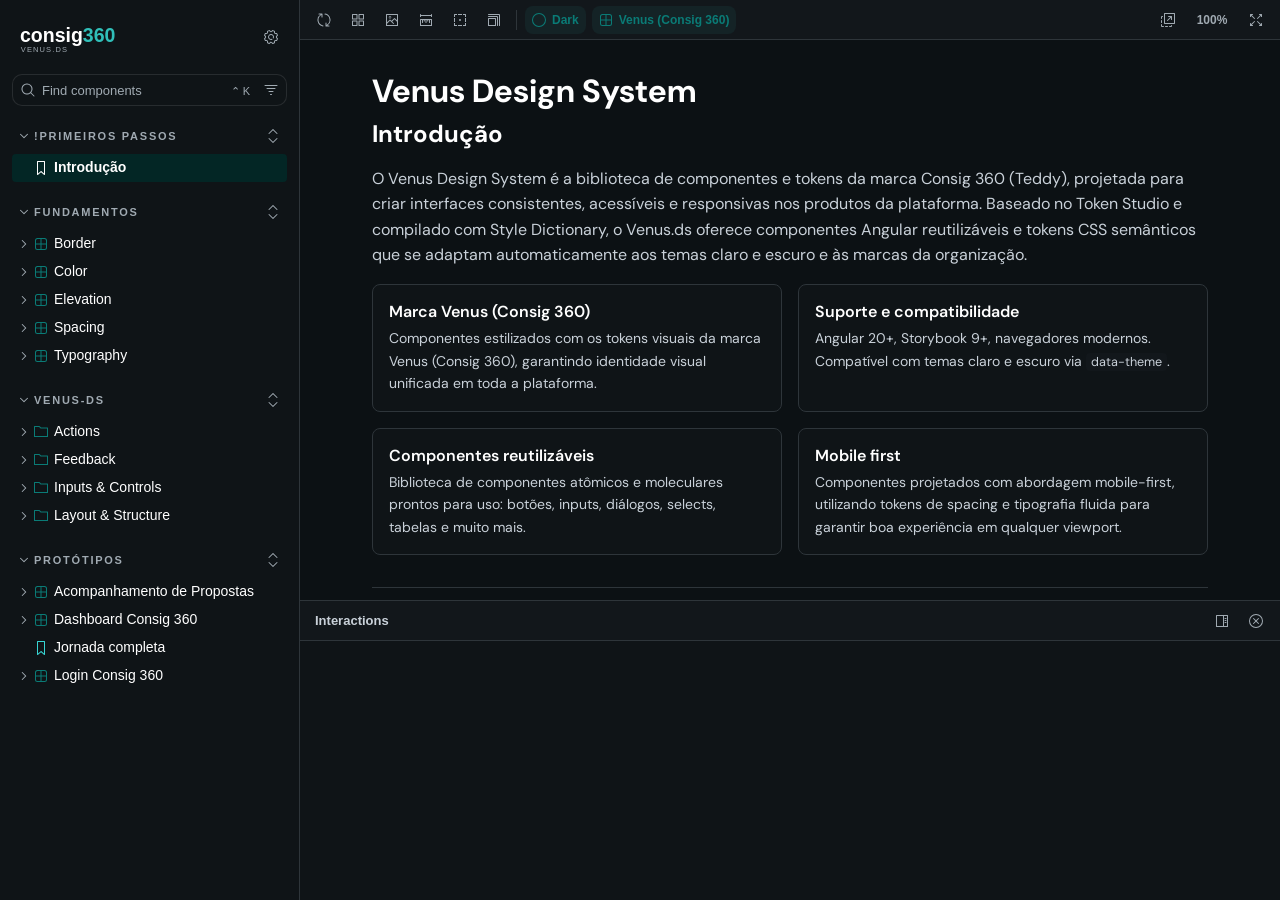
==== index.html @ 3e671a32 "Publica build do Storybook do Venus.ds Co-Authored-By: Claude Opus 5.5 <noreply@anthropic.com>" ====
<!DOCTYPE html>
<html lang="en">
  <head>
    <meta charset="utf-8" />

    <title>Venus.ds Storybook</title>
    <meta name="viewport" content="width=device-width, initial-scale=1" />

    
    <link rel="icon" type="image/svg+xml" href="./favicon.svg" />
    
    <style>
      @font-face {
        font-family: 'Nunito Sans';
        font-style: normal;
        font-weight: 400;
        font-display: swap;
        src: url('./sb-common-assets/nunito-sans-regular.woff2') format('woff2');
      }

      @font-face {
        font-family: 'Nunito Sans';
        font-style: italic;
        font-weight: 400;
        font-display: swap;
        src: url('./sb-common-assets/nunito-sans-italic.woff2') format('woff2');
      }

      @font-face {
        font-family: 'Nunito Sans';
        font-style: normal;
        font-weight: 700;
        font-display: swap;
        src: url('./sb-common-assets/nunito-sans-bold.woff2') format('woff2');
      }

      @font-face {
        font-family: 'Nunito Sans';
        font-style: italic;
        font-weight: 700;
        font-display: swap;
        src: url('./sb-common-assets/nunito-sans-bold-italic.woff2') format('woff2');
      }
    </style>

    <link href="./sb-manager/runtime.js" rel="modulepreload" />

    
    <link href="./sb-addons/storybook-core-server-presets-0/common-manager-bundle.js" rel="modulepreload" />
    
    <link href="./sb-addons/links-1/manager-bundle.js" rel="modulepreload" />
    
    <link href="./sb-addons/docs-2/manager-bundle.js" rel="modulepreload" />
    
    <link href="./sb-addons/projects-plutao-ds-storybook-3/manager-bundle.js" rel="modulepreload" />
      <!--
  Shell do Storybook (manager): aumenta o iframe de preview.
  preview-head.html só afeta o interior do iframe.
-->
<style>
  #storybook-preview-iframe {
    min-height: 82vh !important;
  }
</style>
 

    <style>
      #storybook-root[hidden] {
        display: none !important;
      }
    </style>

    
  </head>
  <body>
    <div id="root"></div>

    
    <script>
      
        
          window['FEATURES'] = {
  "actions": true,
  "argTypeTargetsV7": true,
  "babelRemoveBugfixes": false,
  "backgrounds": true,
  "changeDetection": true,
  "componentsManifest": false,
  "controls": true,
  "disallowImplicitActionsInRenderV8": true,
  "highlight": true,
  "interactions": true,
  "legacyDecoratorFileOrder": false,
  "measure": true,
  "outline": true,
  "menuOnboardingChecklist": true,
  "sidebarOnboardingChecklist": true,
  "viewport": true
};
        
      
        
          window['REFS'] = {};
        
      
        
          window['LOGLEVEL'] = "info";
        
      
        
          window['DOCS_OPTIONS'] = {
  "defaultName": "Docs",
  "autodocs": "tag"
};
        
      
        
          window['CONFIG_TYPE'] = "PRODUCTION";
        
      
        
          window['DOCGEN_STORY_PREPARED'] = false;
        
      
        
      
        
      
        
          window['TAGS_OPTIONS'] = {};
        
      
        
          window['STORYBOOK_BUILDER'] = "webpack5";
        
      
        
          window['STORYBOOK_FRAMEWORK'] = "angular";
        
      
        
          window['STORYBOOK_RENDERER'] = "angular";
        
      
        
      
    </script>
    

    <script type="module">
      import './sb-manager/globals-runtime.js';

      
        import './sb-addons/storybook-core-server-presets-0/common-manager-bundle.js';
      
        import './sb-addons/links-1/manager-bundle.js';
      
        import './sb-addons/docs-2/manager-bundle.js';
      
        import './sb-addons/projects-plutao-ds-storybook-3/manager-bundle.js';
      

      import './sb-manager/runtime.js';
    </script>
  </body>
</html>
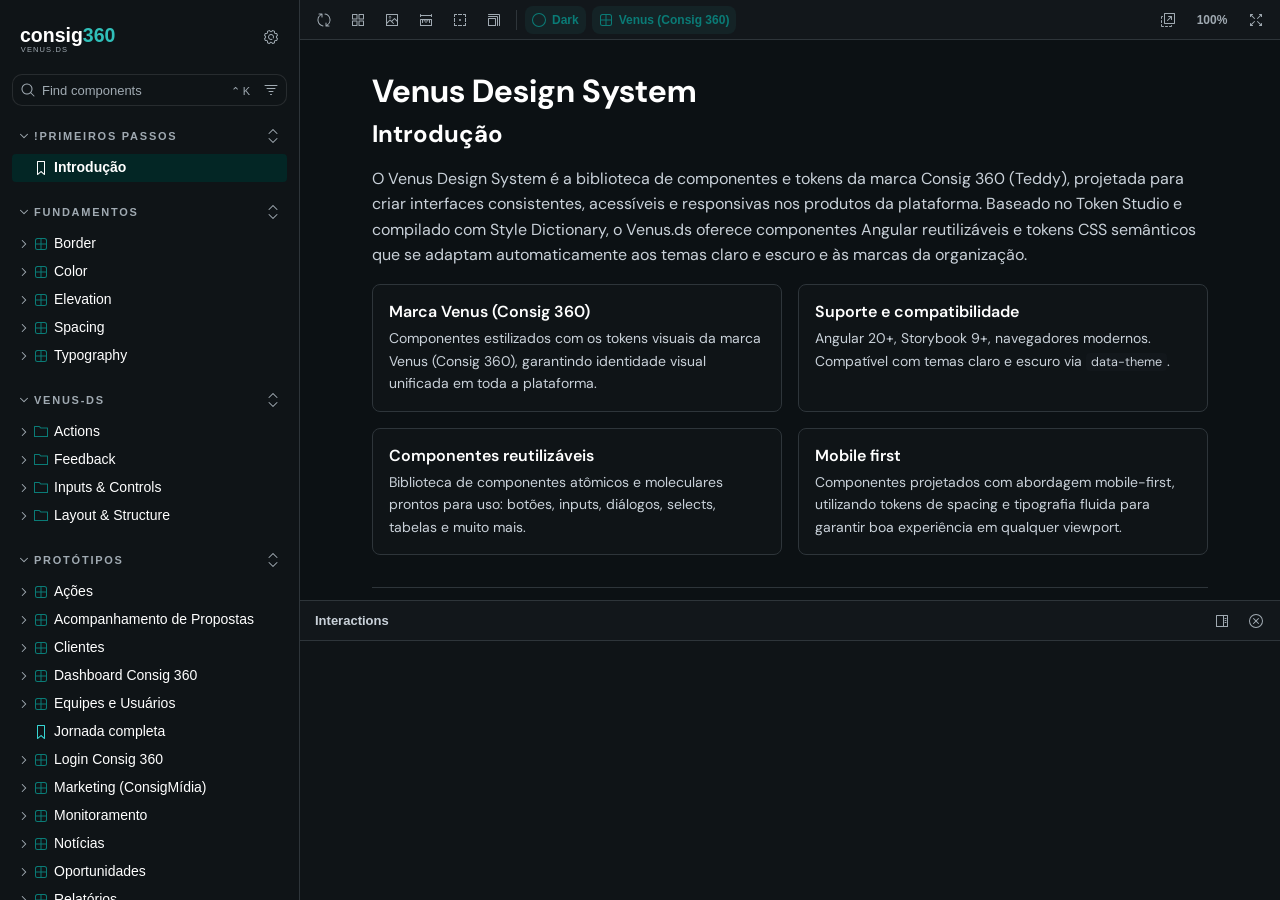
==== commit 1caa72a9: "Proposta como página no Acompanhamento de Propostas Co-Authored-By: Claude Opus 5.5 <noreply@anthrop" ====
--- a/index.html
+++ b/index.html
@@ -3,7 +3,7 @@
   <head>
     <meta charset="utf-8" />
 
-    <title>Venus.ds Storybook</title>
+    <title>@storybook/angular - Storybook</title>
     <meta name="viewport" content="width=device-width, initial-scale=1" />
 
     
